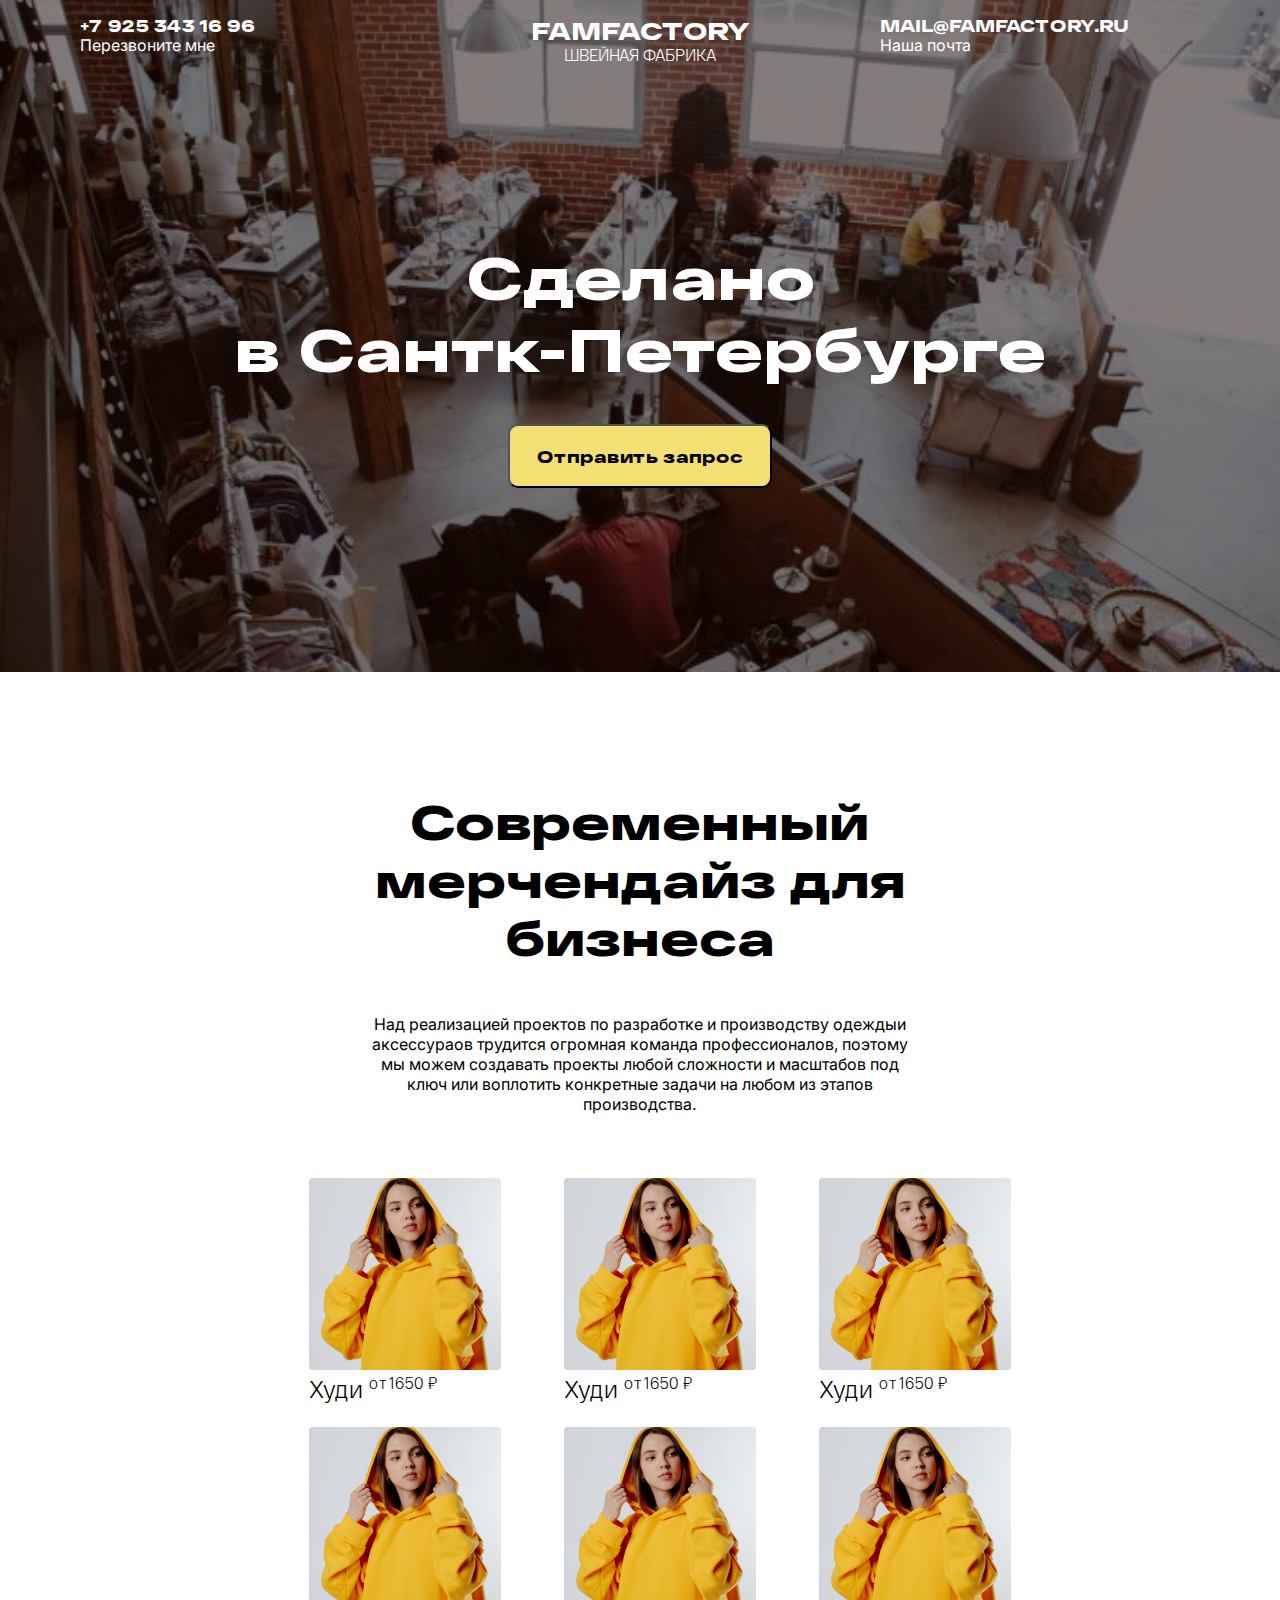
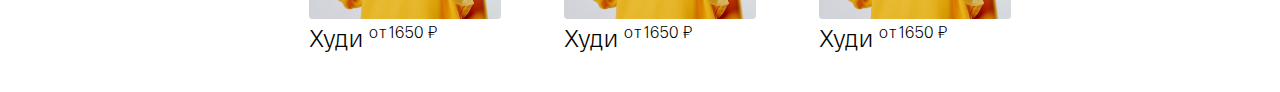
==== css/index.html @ 428ea0e1 "added header and first section" ====
<!DOCTYPE html>
<html lang="en">
<head>
    <meta charset="UTF-8">
    <meta name="viewport" content="width=device-width, initial-scale=1.0, shrink-to-fit=no">
    <link rel="stylesheet" href="styles/styles.css">
    <title>Document</title>
</head>
<body>
    <header class="main-head">
        <div class="main-head__background"></div>
        <div class="main-head__contacts-and-logo contacts-and-logo">
            <div class="contacts-and-logo__contact-info contact-info">
                <p class="contact-info__value">+7 925 343 16 96</p>
                <p class="contact-info__desc">Перезвоните мне</p>
            </div>
            <div class="contacts-and-logo__logo logo">
                <p class="logo__name">FAMFACTORY</p>
                <p class="logo__desc">ШВЕЙНАЯ ФАБРИКА</p>
            </div>
            <div class="contacts-and-logo__contact-info contact-info">
                <p class="contact-info__value">MAIL@FAMFACTORY.RU</p>
                <p class="contact-info__desc">Наша почта</p>
            </div>
        </div>
        <h1 class="main-head__title title">
            Сделано <br> в Сантк-Петербурге
        </h1>
        <button class="main-head__send-request-btn send-request-btn">
            Отправить запрос
        </button>
    </header>
    <section class="merchandize-section">
        <h2 class="merchandize-section__merchandize-title section-title">
            Современный мерчендайз для бизнеса
        </h2>
        <p class="merchandize-section__desc desc">
            Над реализацией проектов по разработке и производству одеждыи аксессураов 
            трудится огромная команда профессионалов, поэтому мы можем создавать проекты 
            любой сложности и масштабов под ключ или воплотить конкретные задачи на любом 
            из этапов производства.
        </p>
        <ul class="merchandize-section__prices prices">
            <li>
                <img src="images/cloth_example.png" alt="Худи" class="prices__image">
                <p>Худи <sup>от 1650 ₽</sup></p>
            </li>
            <li>
                <img src="images/cloth_example.png" alt="Худи" class="prices__image">
                <p>Худи <sup>от 1650 ₽</sup></p>
            </li>
            <li>
                <img src="images/cloth_example.png" alt="Худи" class="prices__image">
                <p>Худи <sup>от 1650 ₽</sup></p>
            </li>
            <li>
                <img src="images/cloth_example.png" alt="Худи" class="prices__image">
                <p>Худи <sup>от 1650 ₽</sup></p>
            </li>
            <li>
                <img src="images/cloth_example.png" alt="Худи" class="prices__image">
                <p>Худи <sup>от 1650 ₽</sup></p>
            </li>
            <li>
                <img src="images/cloth_example.png" alt="Худи" class="prices__image">
                <p>Худи <sup>от 1650 ₽</sup></p>
            </li>
        </div>
    </section>
</body>
</html>
---- css/styles/styles.css ----
@import url("https://fonts.googleapis.com/css2?family=Inter:ital,opsz,wght@0,14..32,100..900;1,14..32,100..900&display=swap");
@font-face {
  font-family: "RF Dewi expanded";
  font-style: normal;
  src: url(../fonts/RFDewiExpanded-Black.ttf);
}
@font-face {
  font-family: "RF Dewi light";
  font-style: normal;
  src: url(../fonts/RFDewi-Light.ttf);
}
.main-head {
  color: white;
  height: 42rem;
  display: flex;
  flex-direction: column;
  align-items: center;
  font-family: "RF Dewi expanded";
}
.main-head__title {
  margin-top: 10rem;
}
.main-head::before {
  content: " ";
  position: absolute;
  width: 100%;
  height: 42rem;
  background-image: url(../images/head.jfif);
  background-size: cover;
  opacity: 50%;
  z-index: -1;
}
.main-head__background {
  position: absolute;
  width: 100%;
  height: 42rem;
  background-color: #110000;
  z-index: -2;
}

.logo {
  text-align: center;
}
.logo__name {
  font-size: 1.5rem;
  margin-top: 1rem;
  margin-bottom: 0;
}
.logo__desc {
  margin-top: 0;
  font-family: "RF Dewi light";
}

.contacts-and-logo {
  display: flex;
  justify-content: space-evenly;
  align-self: normal;
}
.contacts-and-logo > div {
  width: 20rem;
}

.contact-info__value {
  margin-top: 1rem;
  margin-bottom: 0;
}

.contact-info__desc {
  margin: 0;
  font-family: "Inter", sans-serif;
}

.title {
  font-size: 3.75rem;
  text-align: center;
}

.merchandize-section {
  margin: 0 auto;
  text-align: center;
  display: flex;
  flex-direction: column;
  align-items: center;
  width: 58%;
}
.merchandize-section__merchandize-title {
  margin-top: 7.5rem;
  margin-bottom: 0;
  width: 95%;
}
.merchandize-section__desc {
  font-family: "Inter", sans-serif;
  width: 75%;
  margin: 3rem;
}

.prices {
  display: flex;
  flex-wrap: wrap;
  justify-content: space-between;
  font-family: "RF Dewi light";
}
.prices__image {
  width: 15vw;
  aspect-ratio: 1;
}
.prices li {
  list-style: none;
}
.prices p {
  text-align: left;
  margin-top: 0px;
  font-size: 1.5rem;
}
.prices sup {
  vertical-align: super;
  font-size: 1rem;
}

body {
  margin: 0;
}

.send-request-btn {
  font-family: "RF Dewi expanded";
  font-size: 1rem;
  width: 16.5rem;
  height: 4rem;
  background-color: #F4DF74;
  border-radius: 10px;
  transition: all 0.5s;
  text-align: center;
}

.send-request-btn:hover {
  cursor: pointer;
  background-color: #eed245;
  transform: scale(105%);
}

.section-title {
  font-family: "RF Dewi expanded";
  font-size: 3rem;
  text-align: center;
}

.desc {
  font-family: "Inter", sans-serif;
  font-size: 1rem;
  text-align: center;
}

/*# sourceMappingURL=styles.css.map */
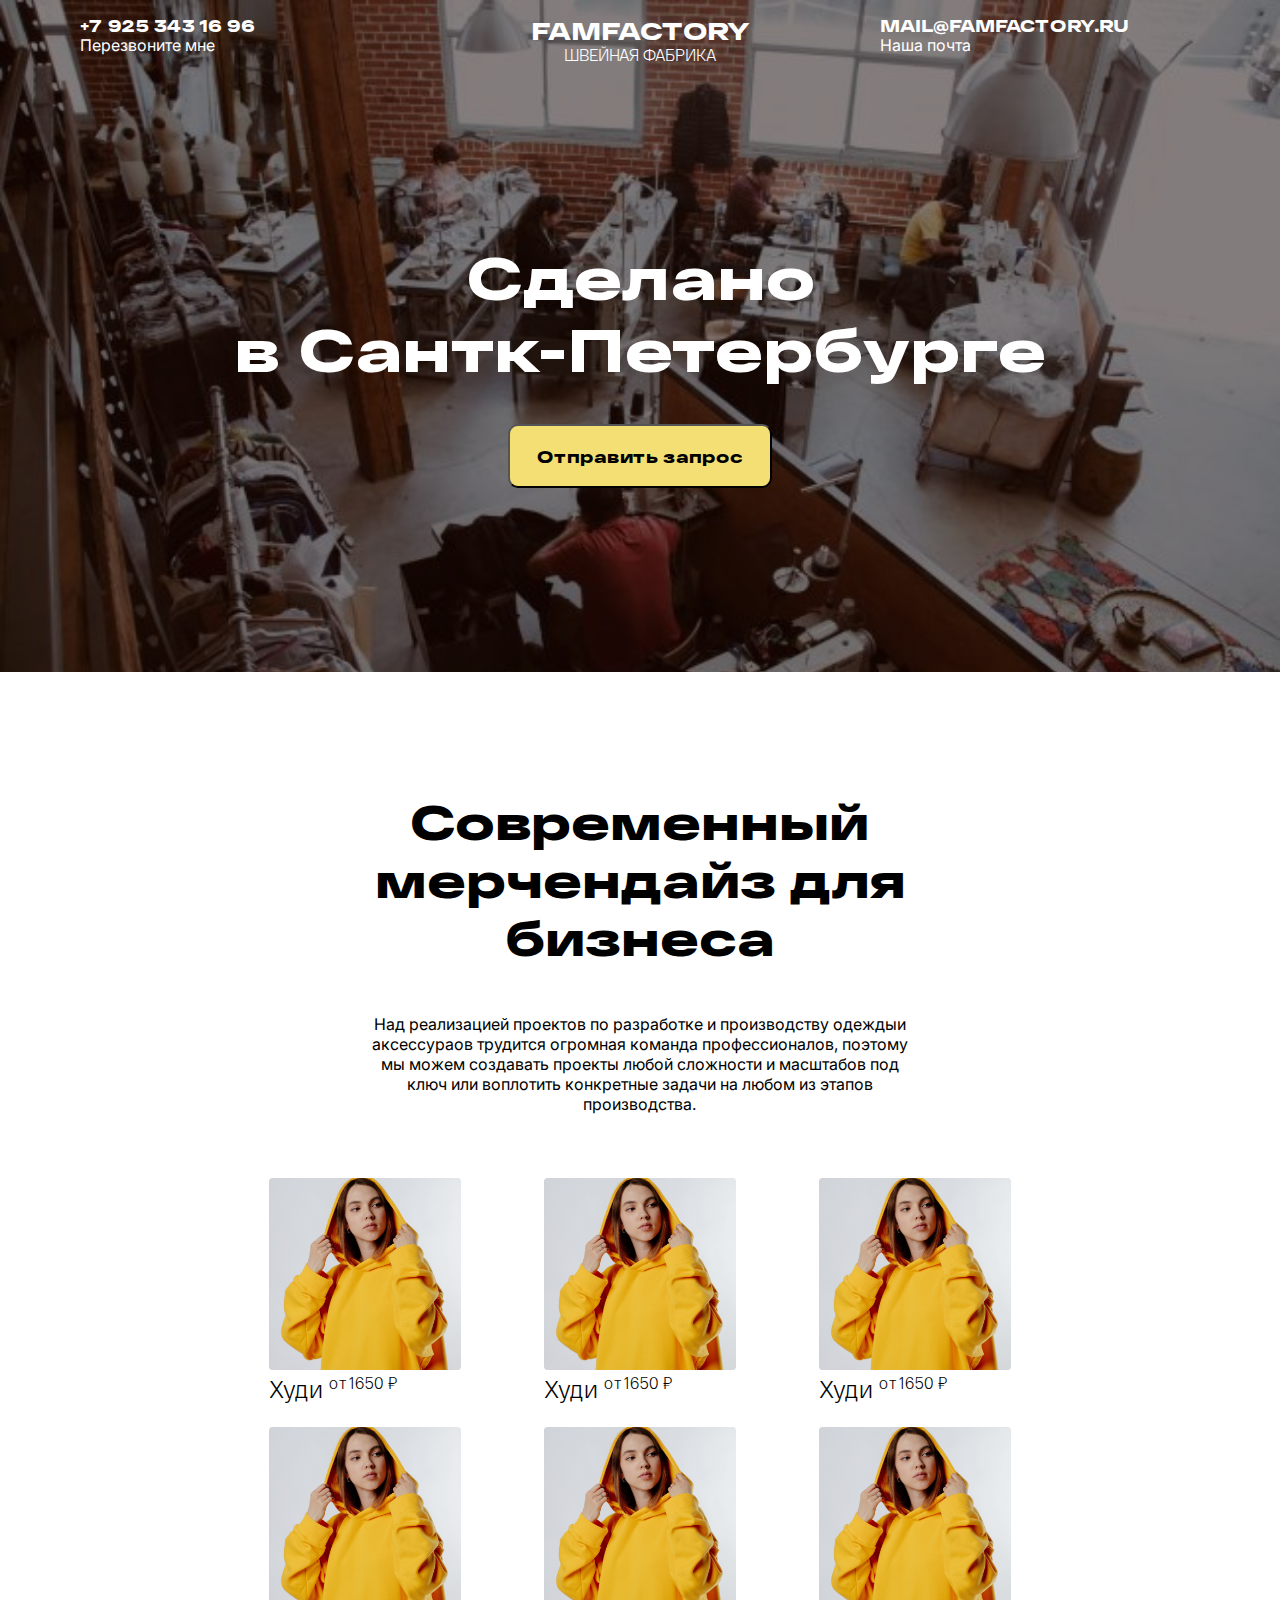
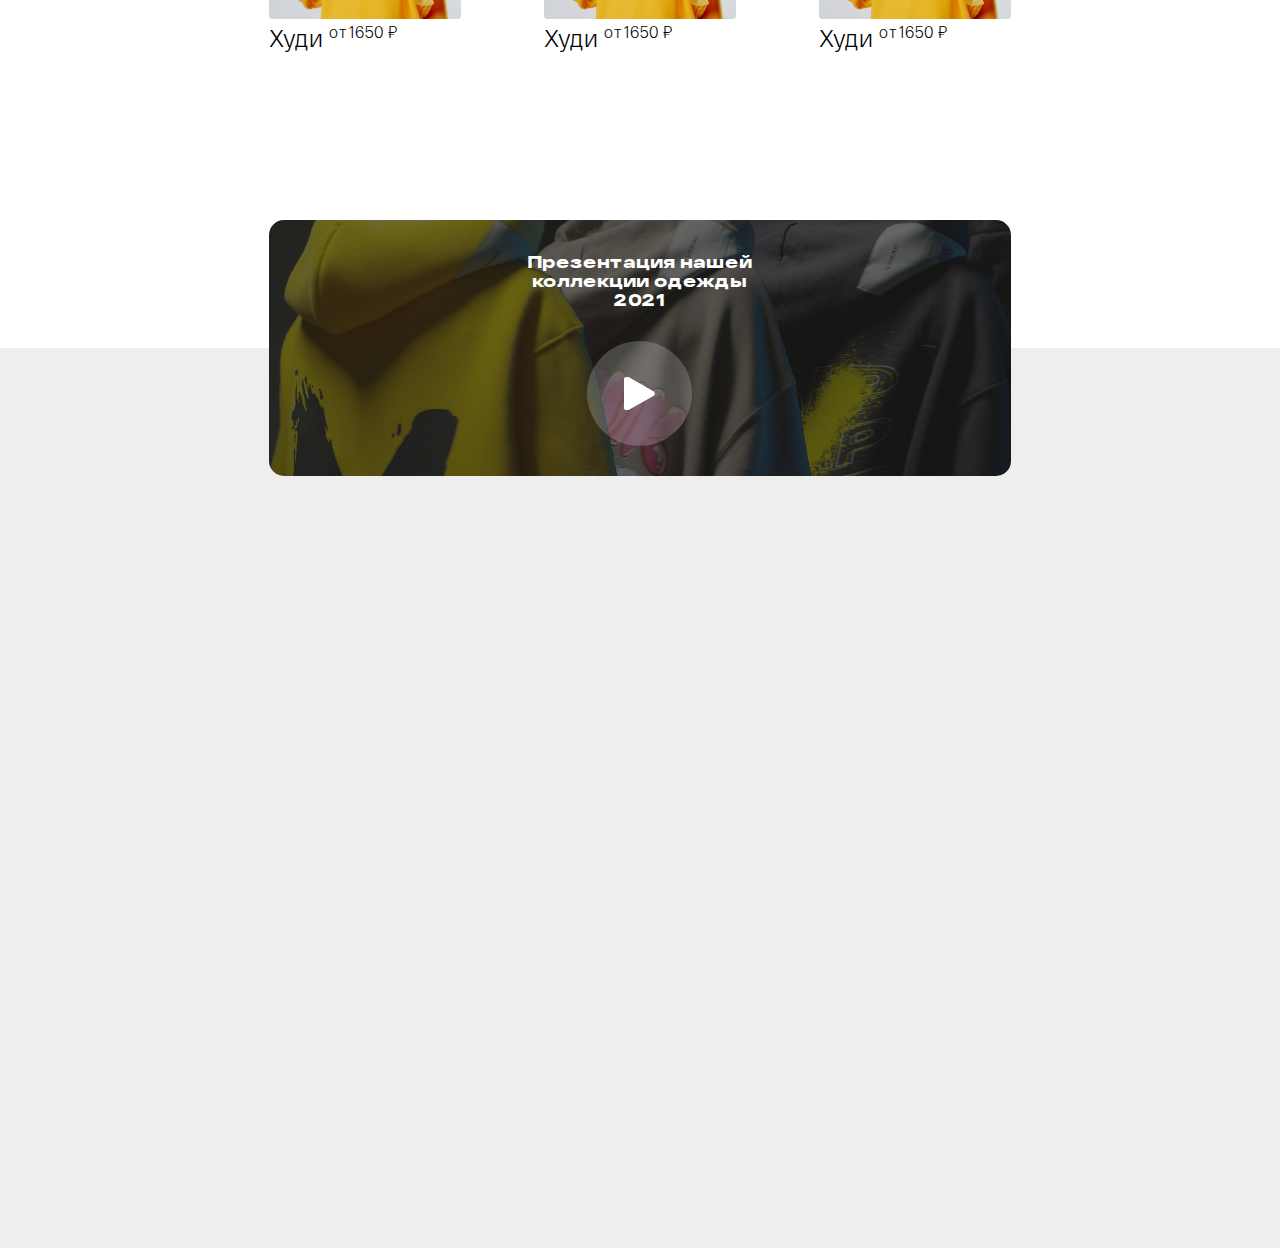
==== commit c9d1b4fb: "added video" ====
--- a/css/index.html
+++ b/css/index.html
@@ -65,7 +65,20 @@
                 <img src="images/cloth_example.png" alt="Худи" class="prices__image">
                 <p>Худи <sup>от 1650 ₽</sup></p>
             </li>
+        </ul>
+        <div class="merchandize-section__video video">
+            <h3 class="video__title">
+                Презентация нашей коллекции одежды 2021
+            </h3>
+            <a href="https://www.youtube.com/watch?v=dQw4w9WgXcQ" class="video__link" target="_blank">
+                <svg width="31" height="34" viewBox="0 0 31 34" fill="none" xmlns="http://www.w3.org/2000/svg">
+                    <path fill-rule="evenodd" clip-rule="evenodd" d="M29.3242 14.1972L4.97671 0.326942C4.25692 -0.060521 3.36314 0.00403236 2.68812 0.00403236C-0.0119775 0.00403236 9.26455e-07 1.8889 9.26455e-07 2.36643V30.7157C9.26455e-07 31.1195 -0.0118197 33.0783 2.68812 33.0783C3.36314 33.0783 4.25708 33.1426 4.97671 32.7552L29.3241 18.8851C29.428 18.8292 29.5256 18.7728 29.6172 18.716C31.1324 17.7775 31.1325 15.3046 29.6172 14.3662C29.5256 14.3095 29.4281 14.2531 29.3242 14.1972Z" fill="white"/>
+                </svg>    
+            </a>
         </div>
+    </section>
+    <section class="manufacturing-section">
+
     </section>
 </body>
 </html>--- a/css/styles/styles.css
+++ b/css/styles/styles.css
@@ -94,7 +94,40 @@
   margin: 3rem;
 }
 
+.video {
+  position: relative;
+  transform: translateY(50%);
+  width: 100%;
+  height: 16rem;
+  background: linear-gradient(rgba(25, 25, 25, 0.6), rgba(25, 25, 25, 0.6)), url(../images/video_preview.jpg);
+  background-size: 150%;
+  background-position: 10% 10%;
+  border-radius: 15px;
+}
+.video__title {
+  width: 34%;
+  margin: 2rem auto;
+  color: white;
+  font-family: "RF Dewi expanded";
+  font-size: 1rem;
+  text-align: center;
+}
+.video__link {
+  display: inline-flex;
+  align-items: center;
+  justify-content: space-around;
+  background-color: rgba(255, 255, 255, 0.2);
+  width: 105px;
+  aspect-ratio: 1;
+  border-radius: 50%;
+  transition: all 0.3s;
+}
+.video__link:hover {
+  transform: scale(105%);
+}
+
 .prices {
+  padding: 0;
   display: flex;
   flex-wrap: wrap;
   justify-content: space-between;
@@ -117,6 +150,12 @@
   font-size: 1rem;
 }
 
+.manufacturing-section {
+  background-color: rgb(238, 238, 238);
+  height: 100vh;
+  width: 100vw;
+}
+
 body {
   margin: 0;
 }
@@ -128,7 +167,7 @@
   height: 4rem;
   background-color: #F4DF74;
   border-radius: 10px;
-  transition: all 0.5s;
+  transition: all 0.3s;
   text-align: center;
 }
 
